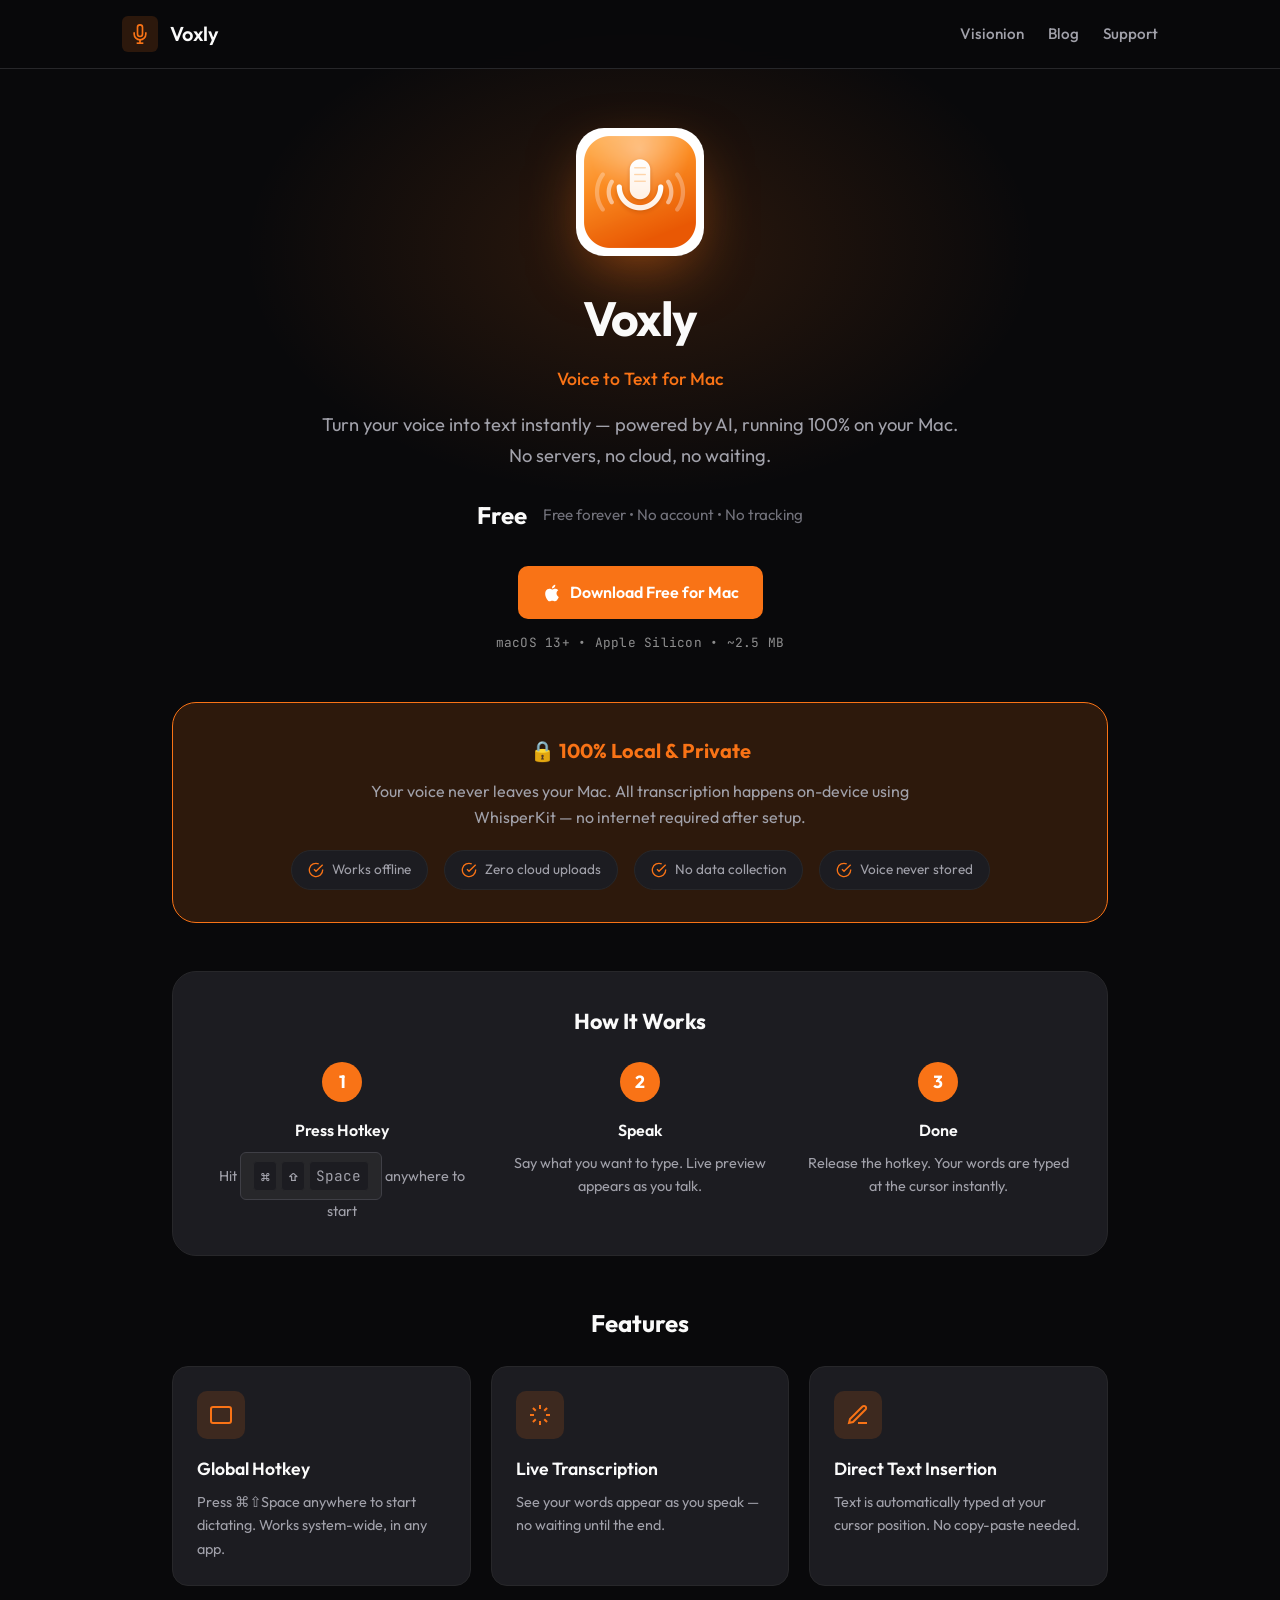
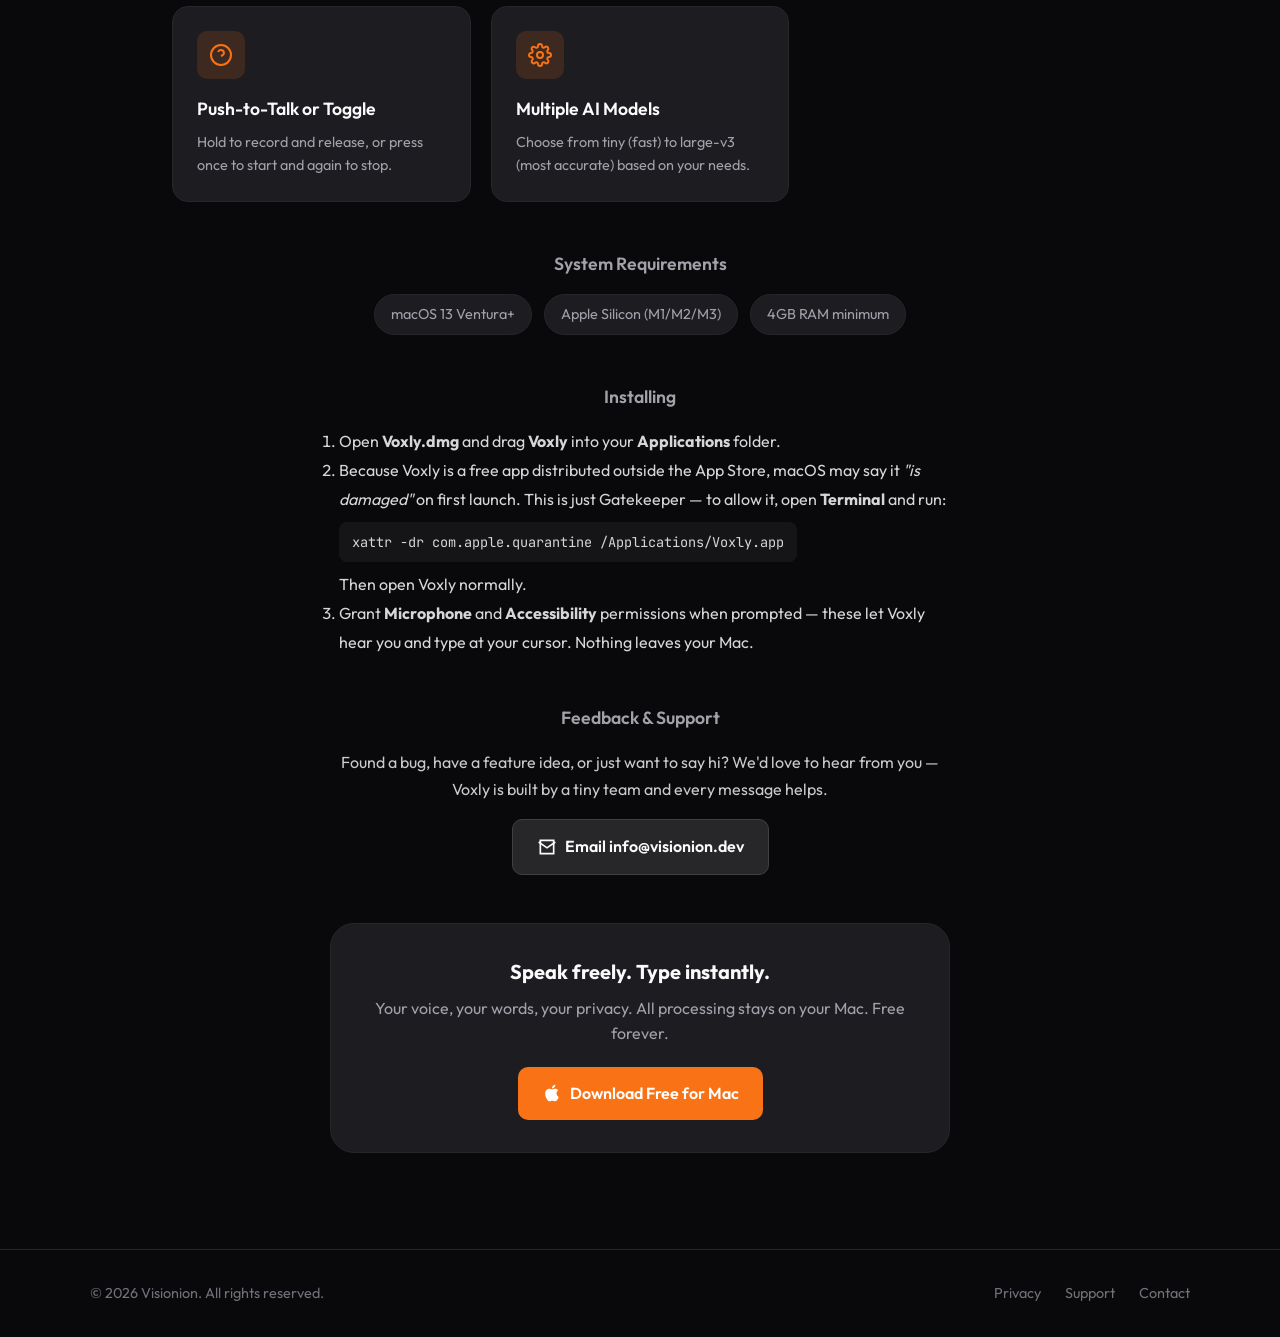
==== index.html @ 0eaa62d7 "Enable Cloudflare Web Analytics (live beacon token)" ====
<!DOCTYPE html>
<html lang="en">
<head>
  <meta charset="UTF-8" />
  <meta name="viewport" content="width=device-width, initial-scale=1" />
  <title>Voxly — Free Voice to Text for Mac | Local Whisper AI Dictation</title>
  <meta name="description" content="Voxly turns your voice into text instantly — powered by Whisper AI, running 100% on your Mac. Free, private, no servers, no cloud. Download for macOS." />
  <meta name="keywords" content="voice to text mac, free dictation app, whisper ai mac, speech to text, offline transcription, privacy dictation" />

  <!-- Canonical -->
  <link rel="canonical" href="https://voxly.visionion.dev/" />

  <!-- Open Graph -->
  <meta property="og:title" content="Voxly — Free Voice to Text for Mac" />
  <meta property="og:description" content="Turn your voice into text instantly. 100% local, powered by Whisper AI. Free download." />
  <meta property="og:type" content="website" />
  <meta property="og:url" content="https://voxly.visionion.dev/" />
  <meta property="og:image" content="https://voxly.visionion.dev/og-image.png" />

  <!-- Twitter Card -->
  <meta name="twitter:card" content="summary_large_image" />
  <meta name="twitter:title" content="Voxly — Free Voice to Text for Mac" />
  <meta name="twitter:description" content="Turn your voice into text instantly. 100% local, powered by Whisper AI. Free download." />
  <meta name="twitter:image" content="https://voxly.visionion.dev/og-image.png" />

  <!-- JSON-LD: SoftwareApplication -->
  <script type="application/ld+json">
  {
    "@context": "https://schema.org",
    "@type": "SoftwareApplication",
    "name": "Voxly",
    "applicationCategory": "UtilitiesApplication",
    "operatingSystem": "macOS 13+",
    "description": "Free voice-to-text dictation for Mac, powered by Whisper AI running 100% on-device.",
    "url": "https://voxly.visionion.dev/",
    "downloadUrl": "https://voxly.visionion.dev/Voxly.dmg",
    "offers": { "@type": "Offer", "price": "0", "priceCurrency": "USD" },
    "publisher": { "@type": "Organization", "name": "Visionion", "url": "https://visionion.dev" }
  }
  </script>

  <!-- Favicon & icons -->
  <link rel="icon" type="image/png" href="/icon.png">
  <link rel="apple-touch-icon" href="/apple-touch-icon.png">

  <!-- Fonts -->
  <link rel="preconnect" href="https://fonts.googleapis.com">
  <link rel="preconnect" href="https://fonts.gstatic.com" crossorigin>
  <link href="https://fonts.googleapis.com/css2?family=Outfit:wght@300;400;500;600;700&family=JetBrains+Mono:wght@400;500&display=swap" rel="stylesheet">

  <link rel="stylesheet" href="styles.css" />
</head>
<body>
  <!-- Navigation -->
  <nav class="nav">
    <div class="nav-container">
      <a href="/" class="nav-logo">
        <span class="logo-icon">
          <svg viewBox="0 0 24 24" fill="none" stroke="currentColor" stroke-width="2">
            <path d="M12 1a3 3 0 00-3 3v8a3 3 0 006 0V4a3 3 0 00-3-3z"/>
            <path d="M19 10v2a7 7 0 01-14 0v-2"/>
            <line x1="12" y1="19" x2="12" y2="23"/>
            <line x1="8" y1="23" x2="16" y2="23"/>
          </svg>
        </span>
        <span class="logo-text">Voxly</span>
      </a>
      <div class="nav-right">
        <a href="https://visionion.dev/" class="nav-link">Visionion</a>
        <a href="https://visionion.dev/blog/" class="nav-link">Blog</a>
        <a href="/support.html" class="nav-link">Support</a>
      </div>
    </div>
  </nav>

  <main>
    <!-- Hero Section -->
    <section class="hero">
      <div class="hero-glow"></div>
      <div class="hero-content">
        <img src="/icon.png" alt="Voxly app icon" class="hero-app-icon" width="128" height="128" />
        <h1 class="hero-title">Voxly</h1>
        <p class="hero-tagline">Voice to Text for Mac</p>
        <p class="hero-subtitle">
          Turn your voice into text instantly — powered by AI, running 100% on your Mac. No servers, no cloud, no waiting.
        </p>
        <div class="hero-price">
          <span class="price-tag">Free</span>
          <span class="price-note">Free forever • No account • No tracking</span>
        </div>
        <div class="hero-cta">
          <a href="/Voxly.dmg" class="btn btn-primary">
            <svg viewBox="0 0 24 24" fill="currentColor">
              <path d="M18.71 19.5c-.83 1.24-1.71 2.45-3.05 2.47-1.34.03-1.77-.79-3.29-.79-1.53 0-2 .77-3.27.82-1.31.05-2.3-1.32-3.14-2.53C4.25 17 2.94 12.45 4.7 9.39c.87-1.52 2.43-2.48 4.12-2.51 1.28-.02 2.5.87 3.29.87.78 0 2.26-1.07 3.81-.91.65.03 2.47.26 3.64 1.98-.09.06-2.17 1.28-2.15 3.81.03 3.02 2.65 4.03 2.68 4.04-.03.07-.42 1.44-1.38 2.83M13 3.5c.73-.83 1.94-1.46 2.94-1.5.13 1.17-.34 2.35-1.04 3.19-.69.85-1.83 1.51-2.95 1.42-.15-1.15.41-2.35 1.05-3.11z"/>
            </svg>
            Download Free for Mac
          </a>
        </div>
        <p class="hero-meta">macOS 13+ • Apple Silicon • ~2.5 MB</p>
      </div>
    </section>

    <div class="main-content">
      <!-- Privacy Banner -->
      <section class="privacy-banner">
        <h2>🔒 100% Local & Private</h2>
        <p>Your voice never leaves your Mac. All transcription happens on-device using WhisperKit — no internet required after setup.</p>
        <div class="privacy-highlights">
          <span class="privacy-badge">
            <svg viewBox="0 0 24 24" fill="none" stroke="currentColor" stroke-width="2"><path d="M22 11.08V12a10 10 0 11-5.93-9.14"/><polyline points="22,4 12,14.01 9,11.01"/></svg>
            Works offline
          </span>
          <span class="privacy-badge">
            <svg viewBox="0 0 24 24" fill="none" stroke="currentColor" stroke-width="2"><path d="M22 11.08V12a10 10 0 11-5.93-9.14"/><polyline points="22,4 12,14.01 9,11.01"/></svg>
            Zero cloud uploads
          </span>
          <span class="privacy-badge">
            <svg viewBox="0 0 24 24" fill="none" stroke="currentColor" stroke-width="2"><path d="M22 11.08V12a10 10 0 11-5.93-9.14"/><polyline points="22,4 12,14.01 9,11.01"/></svg>
            No data collection
          </span>
          <span class="privacy-badge">
            <svg viewBox="0 0 24 24" fill="none" stroke="currentColor" stroke-width="2"><path d="M22 11.08V12a10 10 0 11-5.93-9.14"/><polyline points="22,4 12,14.01 9,11.01"/></svg>
            Voice never stored
          </span>
        </div>
      </section>

      <!-- How It Works -->
      <section class="how-section">
        <div class="how-card">
          <h2>How It Works</h2>
          <div class="how-steps">
            <div class="how-step">
              <div class="step-number">1</div>
              <h3>Press Hotkey</h3>
              <p>Hit <span class="hotkey-display"><kbd>⌘</kbd><kbd>⇧</kbd><kbd>Space</kbd></span> anywhere to start</p>
            </div>
            <div class="how-step">
              <div class="step-number">2</div>
              <h3>Speak</h3>
              <p>Say what you want to type. Live preview appears as you talk.</p>
            </div>
            <div class="how-step">
              <div class="step-number">3</div>
              <h3>Done</h3>
              <p>Release the hotkey. Your words are typed at the cursor instantly.</p>
            </div>
          </div>
        </div>
      </section>

      <!-- Features Section -->
      <section class="features-section">
        <h2 class="features-title">Features</h2>
        <div class="features-grid">
          <div class="feature-card">
            <div class="feature-icon">
              <svg viewBox="0 0 24 24" fill="none" stroke="currentColor" stroke-width="2">
                <rect x="2" y="4" width="20" height="16" rx="2"/>
                <path d="M6 8h.01M10 8h.01"/>
              </svg>
            </div>
            <h3>Global Hotkey</h3>
            <p>Press ⌘⇧Space anywhere to start dictating. Works system-wide, in any app.</p>
          </div>

          <div class="feature-card">
            <div class="feature-icon">
              <svg viewBox="0 0 24 24" fill="none" stroke="currentColor" stroke-width="2">
                <path d="M12 2v4M12 18v4M4.93 4.93l2.83 2.83M16.24 16.24l2.83 2.83M2 12h4M18 12h4M4.93 19.07l2.83-2.83M16.24 7.76l2.83-2.83"/>
              </svg>
            </div>
            <h3>Live Transcription</h3>
            <p>See your words appear as you speak — no waiting until the end.</p>
          </div>

          <div class="feature-card">
            <div class="feature-icon">
              <svg viewBox="0 0 24 24" fill="none" stroke="currentColor" stroke-width="2">
                <path d="M12 20h9"/>
                <path d="M16.5 3.5a2.121 2.121 0 013 3L7 19l-4 1 1-4L16.5 3.5z"/>
              </svg>
            </div>
            <h3>Direct Text Insertion</h3>
            <p>Text is automatically typed at your cursor position. No copy-paste needed.</p>
          </div>

          <div class="feature-card">
            <div class="feature-icon">
              <svg viewBox="0 0 24 24" fill="none" stroke="currentColor" stroke-width="2">
                <circle cx="12" cy="12" r="10"/>
                <path d="M9.09 9a3 3 0 015.83 1c0 2-3 3-3 3"/>
                <line x1="12" y1="17" x2="12.01" y2="17"/>
              </svg>
            </div>
            <h3>Push-to-Talk or Toggle</h3>
            <p>Hold to record and release, or press once to start and again to stop.</p>
          </div>

          <div class="feature-card">
            <div class="feature-icon">
              <svg viewBox="0 0 24 24" fill="none" stroke="currentColor" stroke-width="2">
                <circle cx="12" cy="12" r="3"/>
                <path d="M19.4 15a1.65 1.65 0 00.33 1.82l.06.06a2 2 0 010 2.83 2 2 0 01-2.83 0l-.06-.06a1.65 1.65 0 00-1.82-.33 1.65 1.65 0 00-1 1.51V21a2 2 0 01-2 2 2 2 0 01-2-2v-.09A1.65 1.65 0 009 19.4a1.65 1.65 0 00-1.82.33l-.06.06a2 2 0 01-2.83 0 2 2 0 010-2.83l.06-.06a1.65 1.65 0 00.33-1.82 1.65 1.65 0 00-1.51-1H3a2 2 0 01-2-2 2 2 0 012-2h.09A1.65 1.65 0 004.6 9a1.65 1.65 0 00-.33-1.82l-.06-.06a2 2 0 010-2.83 2 2 0 012.83 0l.06.06a1.65 1.65 0 001.82.33H9a1.65 1.65 0 001-1.51V3a2 2 0 012-2 2 2 0 012 2v.09a1.65 1.65 0 001 1.51 1.65 1.65 0 001.82-.33l.06-.06a2 2 0 012.83 0 2 2 0 010 2.83l-.06.06a1.65 1.65 0 00-.33 1.82V9a1.65 1.65 0 001.51 1H21a2 2 0 012 2 2 2 0 01-2 2h-.09a1.65 1.65 0 00-1.51 1z"/>
              </svg>
            </div>
            <h3>Multiple AI Models</h3>
            <p>Choose from tiny (fast) to large-v3 (most accurate) based on your needs.</p>
          </div>

        </div>
      </section>

      <!-- Requirements -->
      <section class="requirements-section">
        <h2>System Requirements</h2>
        <div class="requirements-list">
          <span class="requirement-tag">macOS 13 Ventura+</span>
          <span class="requirement-tag">Apple Silicon (M1/M2/M3)</span>
          <span class="requirement-tag">4GB RAM minimum</span>
        </div>
      </section>

      <!-- Install note -->
      <section class="requirements-section">
        <h2>Installing</h2>
        <ol style="max-width:640px;margin:0 auto;opacity:.85;line-height:1.8;text-align:left;padding-left:1.2rem">
          <li>Open <strong>Voxly.dmg</strong> and drag <strong>Voxly</strong> into your <strong>Applications</strong> folder.</li>
          <li>
            Because Voxly is a free app distributed outside the App Store, macOS may say it
            <em>"is damaged"</em> on first launch. This is just Gatekeeper — to allow it, open
            <strong>Terminal</strong> and run:
            <br>
            <code style="display:inline-block;margin:.5rem 0;padding:.5rem .8rem;background:rgba(255,255,255,.06);border-radius:8px;font-family:'JetBrains Mono',monospace;font-size:.85rem;user-select:all">xattr -dr com.apple.quarantine /Applications/Voxly.app</code>
            <br>Then open Voxly normally.
          </li>
          <li>Grant <strong>Microphone</strong> and <strong>Accessibility</strong> permissions when prompted — these let Voxly hear you and type at your cursor. Nothing leaves your Mac.</li>
        </ol>
      </section>

      <!-- Feedback -->
      <section class="requirements-section">
        <h2>Feedback &amp; Support</h2>
        <p style="max-width:620px;margin:0 auto 1rem;opacity:.8;line-height:1.7">
          Found a bug, have a feature idea, or just want to say hi? We'd love to hear from you —
          Voxly is built by a tiny team and every message helps.
        </p>
        <a href="mailto:info@visionion.dev?subject=Voxly%20Feedback" class="btn btn-secondary">
          <svg viewBox="0 0 24 24" fill="none" stroke="currentColor" stroke-width="2" width="18" height="18">
            <path d="M4 4h16v16H4z" fill="none"/><path d="M22 6l-10 7L2 6"/>
          </svg>
          Email info@visionion.dev
        </a>
      </section>

      <!-- CTA -->
      <section class="cta-section">
        <div class="cta-card">
          <h3>Speak freely. Type instantly.</h3>
          <p>Your voice, your words, your privacy. All processing stays on your Mac. Free forever.</p>
          <a href="/Voxly.dmg" class="btn btn-primary">
            <svg viewBox="0 0 24 24" fill="currentColor">
              <path d="M18.71 19.5c-.83 1.24-1.71 2.45-3.05 2.47-1.34.03-1.77-.79-3.29-.79-1.53 0-2 .77-3.27.82-1.31.05-2.3-1.32-3.14-2.53C4.25 17 2.94 12.45 4.7 9.39c.87-1.52 2.43-2.48 4.12-2.51 1.28-.02 2.5.87 3.29.87.78 0 2.26-1.07 3.81-.91.65.03 2.47.26 3.64 1.98-.09.06-2.17 1.28-2.15 3.81.03 3.02 2.65 4.03 2.68 4.04-.03.07-.42 1.44-1.38 2.83M13 3.5c.73-.83 1.94-1.46 2.94-1.5.13 1.17-.34 2.35-1.04 3.19-.69.85-1.83 1.51-2.95 1.42-.15-1.15.41-2.35 1.05-3.11z"/>
            </svg>
            Download Free for Mac
          </a>
        </div>
      </section>
    </div>
  </main>

  <!-- Footer -->
  <footer class="footer">
    <div class="footer-container">
      <p class="footer-copy">© <span id="year"></span> Visionion. All rights reserved.</p>
      <div class="footer-links">
        <a href="/privacy.html">Privacy</a>
        <a href="/support.html">Support</a>
        <a href="https://visionion.dev/contact-us.html">Contact</a>
      </div>
    </div>
  </footer>

  <script>
    const y = document.getElementById('year');
    if (y) { y.textContent = new Date().getFullYear(); }
  </script>

  <!-- Cloudflare Web Analytics (privacy-friendly, cookieless). -->
  <!-- SETUP: create a free site token at https://dash.cloudflare.com -> Analytics -> Web Analytics,
       then replace 81cd5e2f2c794625b7c0d4867208548d below. No cookies, no personal data, GDPR-friendly. -->
  <script defer src="https://static.cloudflareinsights.com/beacon.min.js"
          data-cf-beacon='{"token": "81cd5e2f2c794625b7c0d4867208548d"}'></script>
</body>
</html>
---- styles.css ----
:root {
  --bg-primary: #09090b;
  --bg-secondary: #18181b;
  --bg-card: #1c1c21;
  --bg-elevated: #27272a;
  
  --text-primary: #fafafa;
  --text-secondary: #a1a1aa;
  --text-muted: #71717a;
  
  --border-color: #27272a;
  --border-subtle: #3f3f46;
  
  --accent: #f97316; /* Orange-500 */
  --accent-hover: #ea580c; /* Orange-600 */
  --accent-dim: rgba(249, 115, 22, 0.15);
  --accent-glow: rgba(249, 115, 22, 0.3);
  
  --radius-sm: 6px;
  --radius-md: 10px;
  --radius-lg: 16px;
  --radius-xl: 24px;
  
  --font-sans: 'Outfit', -apple-system, BlinkMacSystemFont, system-ui, sans-serif;
  --font-mono: 'JetBrains Mono', monospace;
}

* {
  box-sizing: border-box;
  margin: 0;
  padding: 0;
}

html {
  scroll-behavior: smooth;
}

body {
  font-family: var(--font-sans);
  background: var(--bg-primary);
  color: var(--text-primary);
  line-height: 1.6;
  min-height: 100vh;
  -webkit-font-smoothing: antialiased;
  -moz-osx-font-smoothing: grayscale;
}

/* Navigation */
.nav {
  position: fixed;
  top: 0;
  left: 0;
  right: 0;
  z-index: 100;
  background: rgba(9, 9, 11, 0.85);
  backdrop-filter: blur(12px);
  border-bottom: 1px solid var(--border-color);
}

.nav-container {
  max-width: 1100px;
  margin: 0 auto;
  padding: 1rem 2rem;
  display: flex;
  align-items: center;
  justify-content: space-between;
}

.nav-logo {
  display: flex;
  align-items: center;
  gap: 0.75rem;
  text-decoration: none;
  color: var(--text-primary);
  font-weight: 600;
  font-size: 1.25rem;
}

.logo-icon {
  width: 36px;
  height: 36px;
  background: var(--accent-dim);
  border-radius: var(--radius-sm);
  display: flex;
  align-items: center;
  justify-content: center;
  color: var(--accent);
}

.logo-icon svg {
  width: 20px;
  height: 20px;
}

.nav-right {
  display: flex;
  align-items: center;
  gap: 1.5rem;
}

.nav-link {
  color: var(--text-secondary);
  text-decoration: none;
  font-weight: 500;
  font-size: 0.95rem;
  transition: color 0.2s ease;
}

.nav-link:hover {
  color: var(--text-primary);
}

/* Hero Section */
.hero {
  padding: 8rem 2rem 3rem;
  text-align: center;
  position: relative;
  overflow: hidden;
}

.hero-glow {
  position: absolute;
  top: 0;
  left: 50%;
  transform: translateX(-50%);
  width: 800px;
  height: 500px;
  background: radial-gradient(ellipse at center, var(--accent-dim) 0%, transparent 70%);
  pointer-events: none;
}

.hero-content {
  position: relative;
  z-index: 1;
  max-width: 640px;
  margin: 0 auto;
}

.hero-icon {
  width: 80px;
  height: 80px;
  margin: 0 auto 1.5rem;
  background: var(--accent-dim);
  border-radius: var(--radius-xl);
  display: flex;
  align-items: center;
  justify-content: center;
  color: var(--accent);
}

.hero-icon svg {
  width: 40px;
  height: 40px;
}

.hero-title {
  font-size: clamp(2rem, 5vw, 3rem);
  font-weight: 700;
  letter-spacing: -0.03em;
  margin-bottom: 0.5rem;
}

.hero-tagline {
  font-size: 1.1rem;
  color: var(--accent);
  font-weight: 500;
  margin-bottom: 1rem;
}

.hero-subtitle {
  font-size: 1.15rem;
  color: var(--text-secondary);
  line-height: 1.7;
}

.hero-price {
  margin-top: 1.5rem;
  display: flex;
  align-items: center;
  justify-content: center;
  gap: 1rem;
  flex-wrap: wrap;
}

.price-tag {
  font-size: 1.5rem;
  font-weight: 700;
  color: var(--text-primary);
}

.price-note {
  font-size: 0.95rem;
  color: var(--text-muted);
}

.hero-cta {
  margin-top: 2rem;
  display: flex;
  flex-wrap: wrap;
  justify-content: center;
  gap: 1rem;
}

/* Main Content */
.main-content {
  max-width: 1000px;
  margin: 0 auto;
  padding: 0 2rem 4rem;
}

/* Privacy Banner */
.privacy-banner {
  background: var(--accent-dim);
  border: 1px solid var(--accent);
  border-radius: var(--radius-xl);
  padding: 2rem;
  text-align: center;
  margin-bottom: 3rem;
}

.privacy-banner h2 {
  font-size: 1.25rem;
  font-weight: 700;
  margin-bottom: 0.75rem;
  color: var(--accent);
}

.privacy-banner p {
  color: var(--text-secondary);
  max-width: 540px;
  margin: 0 auto;
}

.privacy-highlights {
  display: flex;
  flex-wrap: wrap;
  justify-content: center;
  gap: 1rem;
  margin-top: 1.25rem;
}

.privacy-badge {
  display: inline-flex;
  align-items: center;
  gap: 0.5rem;
  background: var(--bg-card);
  border: 1px solid var(--border-color);
  padding: 0.5rem 1rem;
  border-radius: 100px;
  font-size: 0.85rem;
  color: var(--text-secondary);
}

.privacy-badge svg {
  width: 16px;
  height: 16px;
  color: var(--accent);
}

/* Features Section */
.features-section {
  margin-bottom: 3rem;
}

.features-title {
  font-size: 1.5rem;
  font-weight: 700;
  margin-bottom: 1.5rem;
  text-align: center;
}

.features-grid {
  display: grid;
  grid-template-columns: repeat(auto-fit, minmax(220px, 1fr));
  gap: 1.25rem;
}

.feature-card {
  background: var(--bg-card);
  border: 1px solid var(--border-color);
  border-radius: var(--radius-lg);
  padding: 1.5rem;
  transition: all 0.2s ease;
}

.feature-card:hover {
  border-color: var(--border-subtle);
  transform: translateY(-2px);
}

.feature-icon {
  width: 48px;
  height: 48px;
  background: var(--accent-dim);
  border-radius: var(--radius-md);
  display: flex;
  align-items: center;
  justify-content: center;
  color: var(--accent);
  margin-bottom: 1rem;
}

.feature-icon svg {
  width: 24px;
  height: 24px;
}

.feature-card h3 {
  font-size: 1.1rem;
  font-weight: 600;
  margin-bottom: 0.5rem;
}

.feature-card p {
  font-size: 0.9rem;
  color: var(--text-secondary);
  line-height: 1.6;
}

/* How It Works Section */
.how-section {
  margin-bottom: 3rem;
}

.how-card {
  background: var(--bg-card);
  border: 1px solid var(--border-color);
  border-radius: var(--radius-xl);
  padding: 2rem;
}

.how-card h2 {
  font-size: 1.35rem;
  font-weight: 700;
  margin-bottom: 1.5rem;
  text-align: center;
}

.how-steps {
  display: grid;
  grid-template-columns: repeat(auto-fit, minmax(200px, 1fr));
  gap: 1.5rem;
}

.how-step {
  text-align: center;
}

.step-number {
  width: 40px;
  height: 40px;
  margin: 0 auto 1rem;
  background: var(--accent);
  color: #fff;
  border-radius: 50%;
  display: flex;
  align-items: center;
  justify-content: center;
  font-weight: 700;
  font-size: 1.1rem;
}

.how-step h3 {
  font-size: 1rem;
  font-weight: 600;
  margin-bottom: 0.5rem;
}

.how-step p {
  font-size: 0.9rem;
  color: var(--text-secondary);
}

/* Models Section */
.models-section {
  margin-bottom: 3rem;
}

.models-card {
  background: var(--bg-card);
  border: 1px solid var(--border-color);
  border-radius: var(--radius-xl);
  padding: 2rem;
}

.models-card h2 {
  font-size: 1.35rem;
  font-weight: 700;
  margin-bottom: 0.5rem;
  text-align: center;
}

.models-card > p {
  color: var(--text-secondary);
  text-align: center;
  margin-bottom: 1.5rem;
}

.models-grid {
  display: grid;
  grid-template-columns: repeat(auto-fit, minmax(180px, 1fr));
  gap: 1rem;
}

.model-item {
  background: var(--bg-elevated);
  border: 1px solid var(--border-subtle);
  border-radius: var(--radius-md);
  padding: 1rem;
  text-align: center;
}

.model-item h4 {
  font-size: 0.95rem;
  font-weight: 600;
  margin-bottom: 0.25rem;
}

.model-item .model-size {
  font-size: 0.8rem;
  color: var(--text-muted);
  margin-bottom: 0.5rem;
}

.model-item .model-desc {
  font-size: 0.85rem;
  color: var(--text-secondary);
}

/* CTA */
.cta-section {
  display: flex;
  justify-content: center;
  margin-bottom: 2rem;
}

.cta-card {
  background: var(--bg-card);
  border: 1px solid var(--border-color);
  border-radius: var(--radius-xl);
  padding: 2rem;
  text-align: center;
  max-width: 620px;
}

.cta-card h3 {
  font-size: 1.25rem;
  font-weight: 700;
  margin-bottom: 0.5rem;
}

.cta-card p {
  color: var(--text-secondary);
  margin-bottom: 1.25rem;
}

/* Requirements */
.requirements-section {
  margin-bottom: 3rem;
  text-align: center;
}

.requirements-section h2 {
  font-size: 1.1rem;
  font-weight: 600;
  margin-bottom: 1rem;
  color: var(--text-secondary);
}

.requirements-list {
  display: flex;
  flex-wrap: wrap;
  justify-content: center;
  gap: 0.75rem;
}

.requirement-tag {
  background: var(--bg-card);
  border: 1px solid var(--border-color);
  padding: 0.5rem 1rem;
  border-radius: 100px;
  font-size: 0.9rem;
  color: var(--text-secondary);
}

/* Buttons */
.btn {
  display: inline-flex;
  align-items: center;
  gap: 0.5rem;
  padding: 0.875rem 1.5rem;
  border-radius: var(--radius-md);
  font-size: 1rem;
  font-weight: 600;
  font-family: var(--font-sans);
  text-decoration: none;
  cursor: pointer;
  transition: all 0.2s ease;
  border: none;
}

.btn-primary {
  background: var(--accent);
  color: #fff;
}

.btn-primary:hover {
  background: var(--accent-hover);
}

.btn-secondary {
  background: var(--bg-elevated);
  color: var(--text-primary);
  border: 1px solid var(--border-subtle);
}

.btn-secondary:hover {
  background: var(--border-subtle);
}

.btn svg {
  width: 20px;
  height: 20px;
}

/* Footer */
.footer {
  border-top: 1px solid var(--border-color);
  padding: 2rem;
}

.footer-container {
  max-width: 1100px;
  margin: 0 auto;
  display: flex;
  align-items: center;
  justify-content: space-between;
  flex-wrap: wrap;
  gap: 1rem;
}

.footer-copy {
  color: var(--text-muted);
  font-size: 0.9rem;
}

.footer-links {
  display: flex;
  gap: 1.5rem;
}

.footer-links a {
  color: var(--text-muted);
  text-decoration: none;
  font-size: 0.9rem;
  transition: color 0.2s ease;
}

.footer-links a:hover {
  color: var(--text-primary);
}

/* Page Content (for Privacy, Support pages) */
.page-container {
  max-width: 720px;
  margin: 0 auto;
  padding: 8rem 2rem 4rem;
}

.page-header {
  margin-bottom: 3rem;
  padding-bottom: 2rem;
  border-bottom: 1px solid var(--border-color);
}

.page-title {
  font-size: clamp(2rem, 5vw, 2.75rem);
  font-weight: 700;
  letter-spacing: -0.02em;
  margin-bottom: 0.5rem;
}

.page-subtitle {
  color: var(--text-muted);
  font-size: 0.95rem;
}

.page-content h2 {
  font-size: 1.35rem;
  font-weight: 600;
  margin-top: 2.5rem;
  margin-bottom: 1rem;
  color: var(--text-primary);
}

.page-content p {
  color: var(--text-secondary);
  line-height: 1.8;
  margin-bottom: 1rem;
}

.page-content ul {
  list-style: none;
  margin: 1rem 0 1.5rem;
  padding-left: 0;
}

.page-content ul li {
  position: relative;
  padding-left: 1.5rem;
  margin-bottom: 0.75rem;
  color: var(--text-secondary);
  line-height: 1.7;
}

.page-content ul li::before {
  content: '';
  position: absolute;
  left: 0;
  top: 0.6rem;
  width: 6px;
  height: 6px;
  background: var(--accent);
  border-radius: 50%;
}

.page-content a {
  color: var(--accent);
  text-decoration: none;
  transition: opacity 0.2s ease;
}

.page-content a:hover {
  opacity: 0.8;
  text-decoration: underline;
}

.page-content strong {
  color: var(--text-primary);
  font-weight: 600;
}

.back-link {
  display: inline-flex;
  align-items: center;
  gap: 0.5rem;
  color: var(--text-muted);
  text-decoration: none;
  font-size: 0.9rem;
  margin-bottom: 2rem;
  transition: color 0.2s ease;
}

.back-link:hover {
  color: var(--text-primary);
}

.back-link svg {
  width: 16px;
  height: 16px;
}

/* Hotkey Display */
.hotkey-display {
  display: inline-flex;
  align-items: center;
  gap: 0.25rem;
  background: var(--bg-elevated);
  padding: 0.5rem 0.75rem;
  border-radius: var(--radius-sm);
  font-family: var(--font-mono);
  font-size: 0.9rem;
  border: 1px solid var(--border-subtle);
}

.hotkey-display kbd {
  background: var(--bg-card);
  padding: 0.15rem 0.4rem;
  border-radius: 4px;
  border: 1px solid var(--border-color);
  font-family: var(--font-mono);
}

/* Responsive */
@media (max-width: 768px) {
  .nav-container {
    padding: 1rem 1.5rem;
  }
  
  .hero {
    padding: 7rem 1.5rem 2rem;
  }
  
  .main-content {
    padding: 0 1.5rem 3rem;
  }
  
  .hero-cta {
    flex-direction: column;
    align-items: center;
  }
  
  .btn {
    width: 100%;
    justify-content: center;
    max-width: 280px;
  }
  
  .privacy-highlights {
    flex-direction: column;
    align-items: center;
  }
  
  .cta-card {
    padding: 1.5rem;
  }
  
  .footer-container {
    flex-direction: column;
    text-align: center;
  }
  
  .footer-links {
    flex-wrap: wrap;
    justify-content: center;
  }
}

@media (max-width: 480px) {
  .hero-title {
    font-size: 1.75rem;
  }
  
  .features-grid {
    grid-template-columns: 1fr;
  }
  
  .how-steps {
    grid-template-columns: 1fr;
  }
  
  .models-grid {
    grid-template-columns: 1fr;
  }
}


/* Free-download meta line */
.hero-meta {
  margin-top: 14px;
  font-family: 'JetBrains Mono', monospace;
  font-size: 0.8rem;
  letter-spacing: 0.02em;
  opacity: 0.55;
}

/* Branded app icon in hero */
.hero-app-icon {
  width: 128px;
  height: 128px;
  border-radius: 28px;
  margin: 0 auto 1.5rem;
  display: block;
  box-shadow: 0 20px 60px -15px rgba(249, 115, 22, 0.55);
}
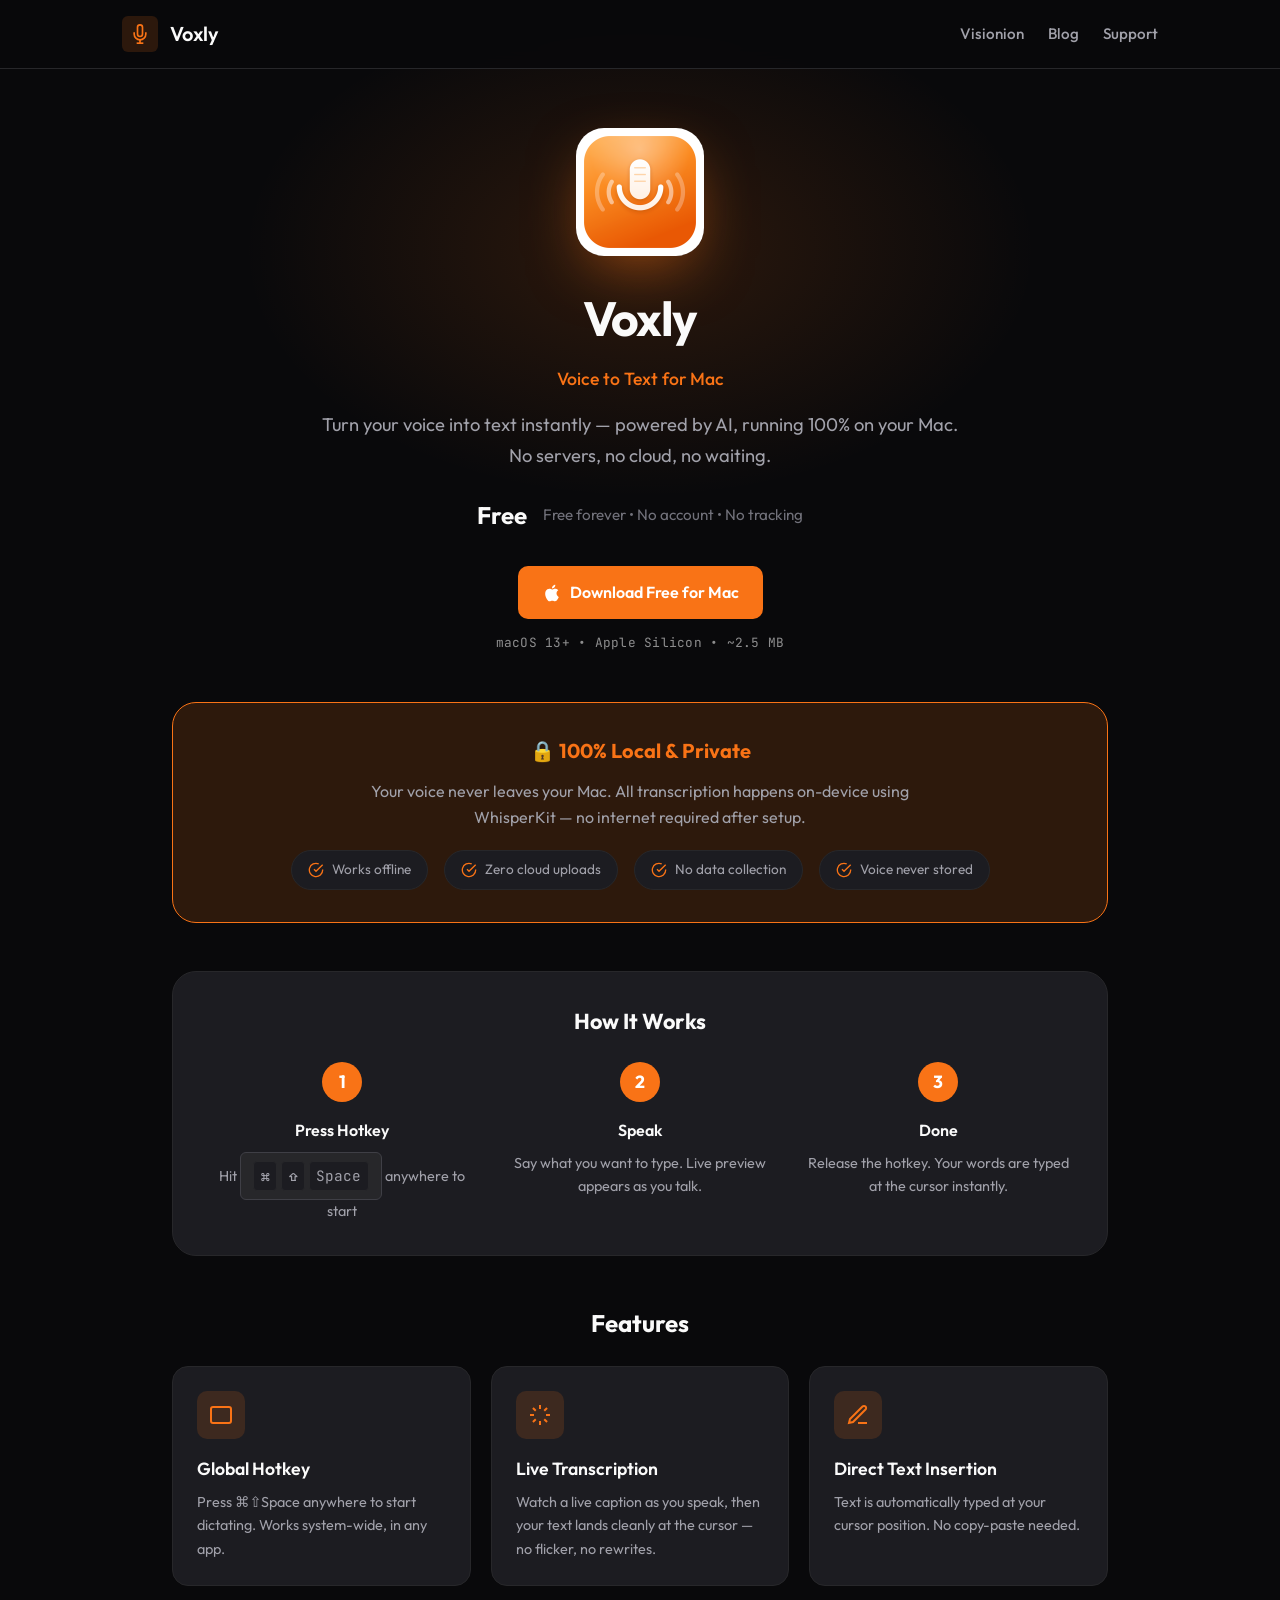
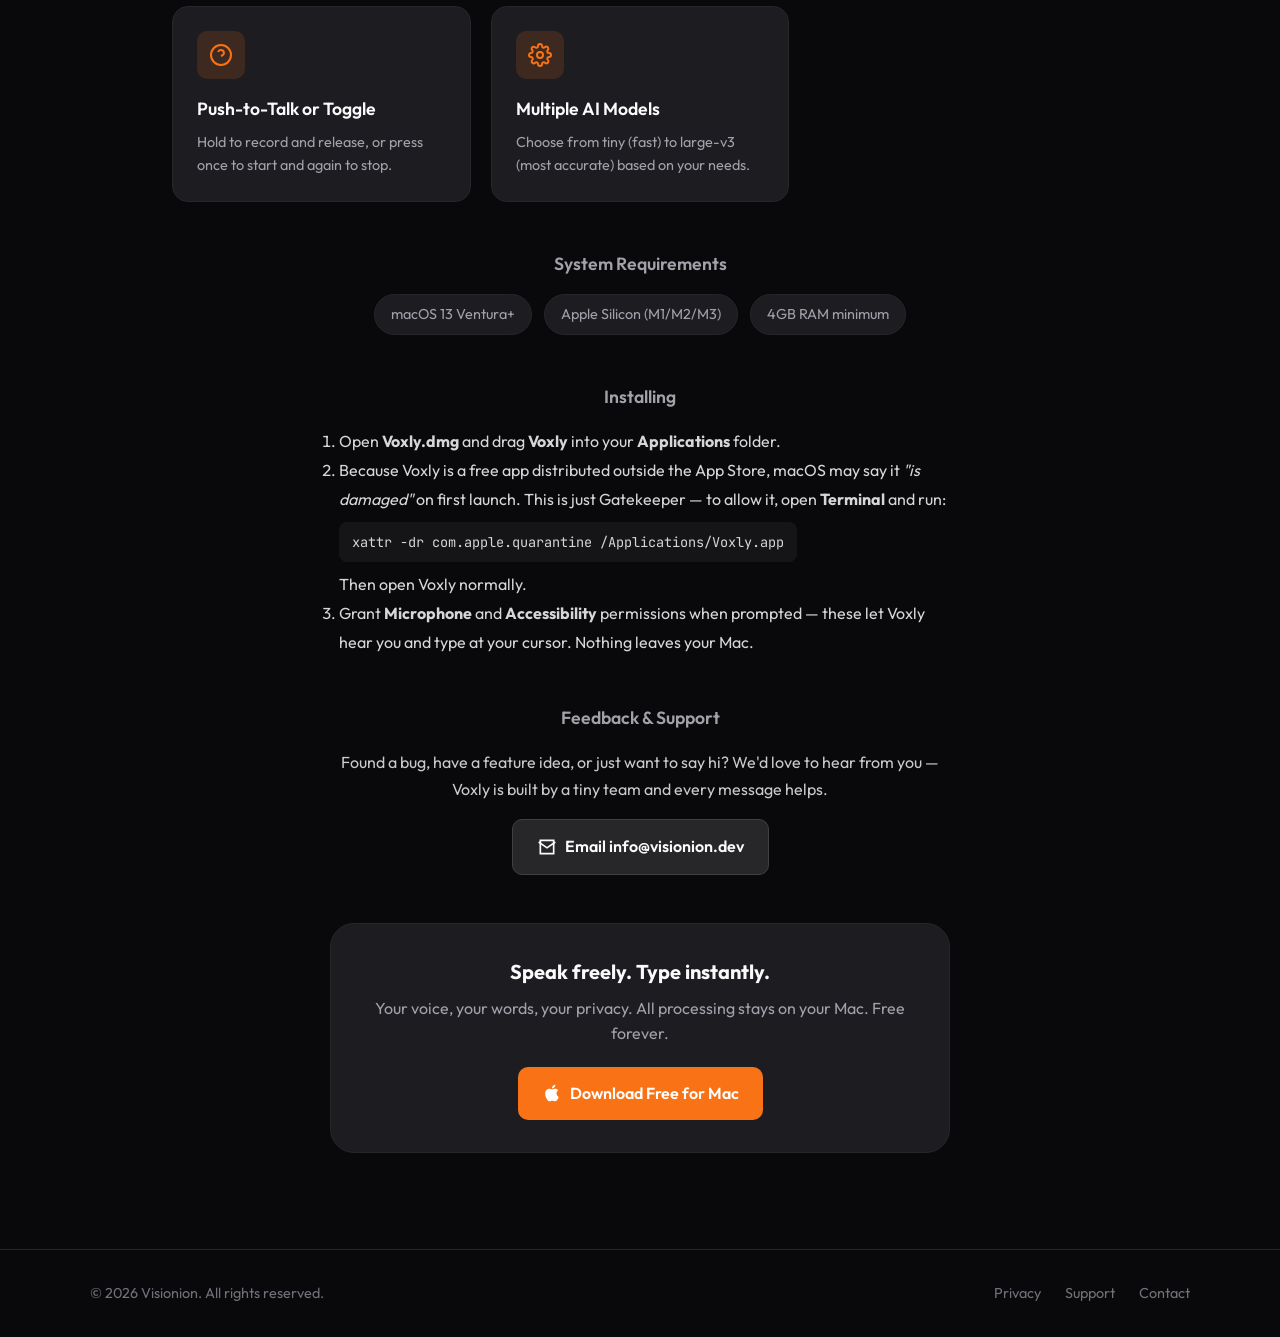
==== commit 75038de8: "chore(site): ship flicker-free live transcription build Update Voxly.dmg with the new live preview /" ====
--- a/index.html
+++ b/index.html
@@ -89,7 +89,7 @@
           <span class="price-note">Free forever • No account • No tracking</span>
         </div>
         <div class="hero-cta">
-          <a href="/Voxly.dmg" class="btn btn-primary">
+          <a href="/download.html" class="btn btn-primary">
             <svg viewBox="0 0 24 24" fill="currentColor">
               <path d="M18.71 19.5c-.83 1.24-1.71 2.45-3.05 2.47-1.34.03-1.77-.79-3.29-.79-1.53 0-2 .77-3.27.82-1.31.05-2.3-1.32-3.14-2.53C4.25 17 2.94 12.45 4.7 9.39c.87-1.52 2.43-2.48 4.12-2.51 1.28-.02 2.5.87 3.29.87.78 0 2.26-1.07 3.81-.91.65.03 2.47.26 3.64 1.98-.09.06-2.17 1.28-2.15 3.81.03 3.02 2.65 4.03 2.68 4.04-.03.07-.42 1.44-1.38 2.83M13 3.5c.73-.83 1.94-1.46 2.94-1.5.13 1.17-.34 2.35-1.04 3.19-.69.85-1.83 1.51-2.95 1.42-.15-1.15.41-2.35 1.05-3.11z"/>
             </svg>
@@ -171,7 +171,7 @@
               </svg>
             </div>
             <h3>Live Transcription</h3>
-            <p>See your words appear as you speak — no waiting until the end.</p>
+            <p>Watch a live caption as you speak, then your text lands cleanly at the cursor — no flicker, no rewrites.</p>
           </div>
 
           <div class="feature-card">
@@ -258,7 +258,7 @@
         <div class="cta-card">
           <h3>Speak freely. Type instantly.</h3>
           <p>Your voice, your words, your privacy. All processing stays on your Mac. Free forever.</p>
-          <a href="/Voxly.dmg" class="btn btn-primary">
+          <a href="/download.html" class="btn btn-primary">
             <svg viewBox="0 0 24 24" fill="currentColor">
               <path d="M18.71 19.5c-.83 1.24-1.71 2.45-3.05 2.47-1.34.03-1.77-.79-3.29-.79-1.53 0-2 .77-3.27.82-1.31.05-2.3-1.32-3.14-2.53C4.25 17 2.94 12.45 4.7 9.39c.87-1.52 2.43-2.48 4.12-2.51 1.28-.02 2.5.87 3.29.87.78 0 2.26-1.07 3.81-.91.65.03 2.47.26 3.64 1.98-.09.06-2.17 1.28-2.15 3.81.03 3.02 2.65 4.03 2.68 4.04-.03.07-.42 1.44-1.38 2.83M13 3.5c.73-.83 1.94-1.46 2.94-1.5.13 1.17-.34 2.35-1.04 3.19-.69.85-1.83 1.51-2.95 1.42-.15-1.15.41-2.35 1.05-3.11z"/>
             </svg>
@@ -288,9 +288,9 @@
 
   <!-- Cloudflare Web Analytics (privacy-friendly, cookieless). -->
   <!-- SETUP: create a free site token at https://dash.cloudflare.com -> Analytics -> Web Analytics,
-       then replace 81cd5e2f2c794625b7c0d4867208548d below. No cookies, no personal data, GDPR-friendly. -->
+       then replace 98fffaa4caee42f7ad769147ef4cd9d4 below. No cookies, no personal data, GDPR-friendly. -->
   <script defer src="https://static.cloudflareinsights.com/beacon.min.js"
-          data-cf-beacon='{"token": "81cd5e2f2c794625b7c0d4867208548d"}'></script>
+          data-cf-beacon='{"token": "98fffaa4caee42f7ad769147ef4cd9d4"}'></script>
 </body>
 </html>
 
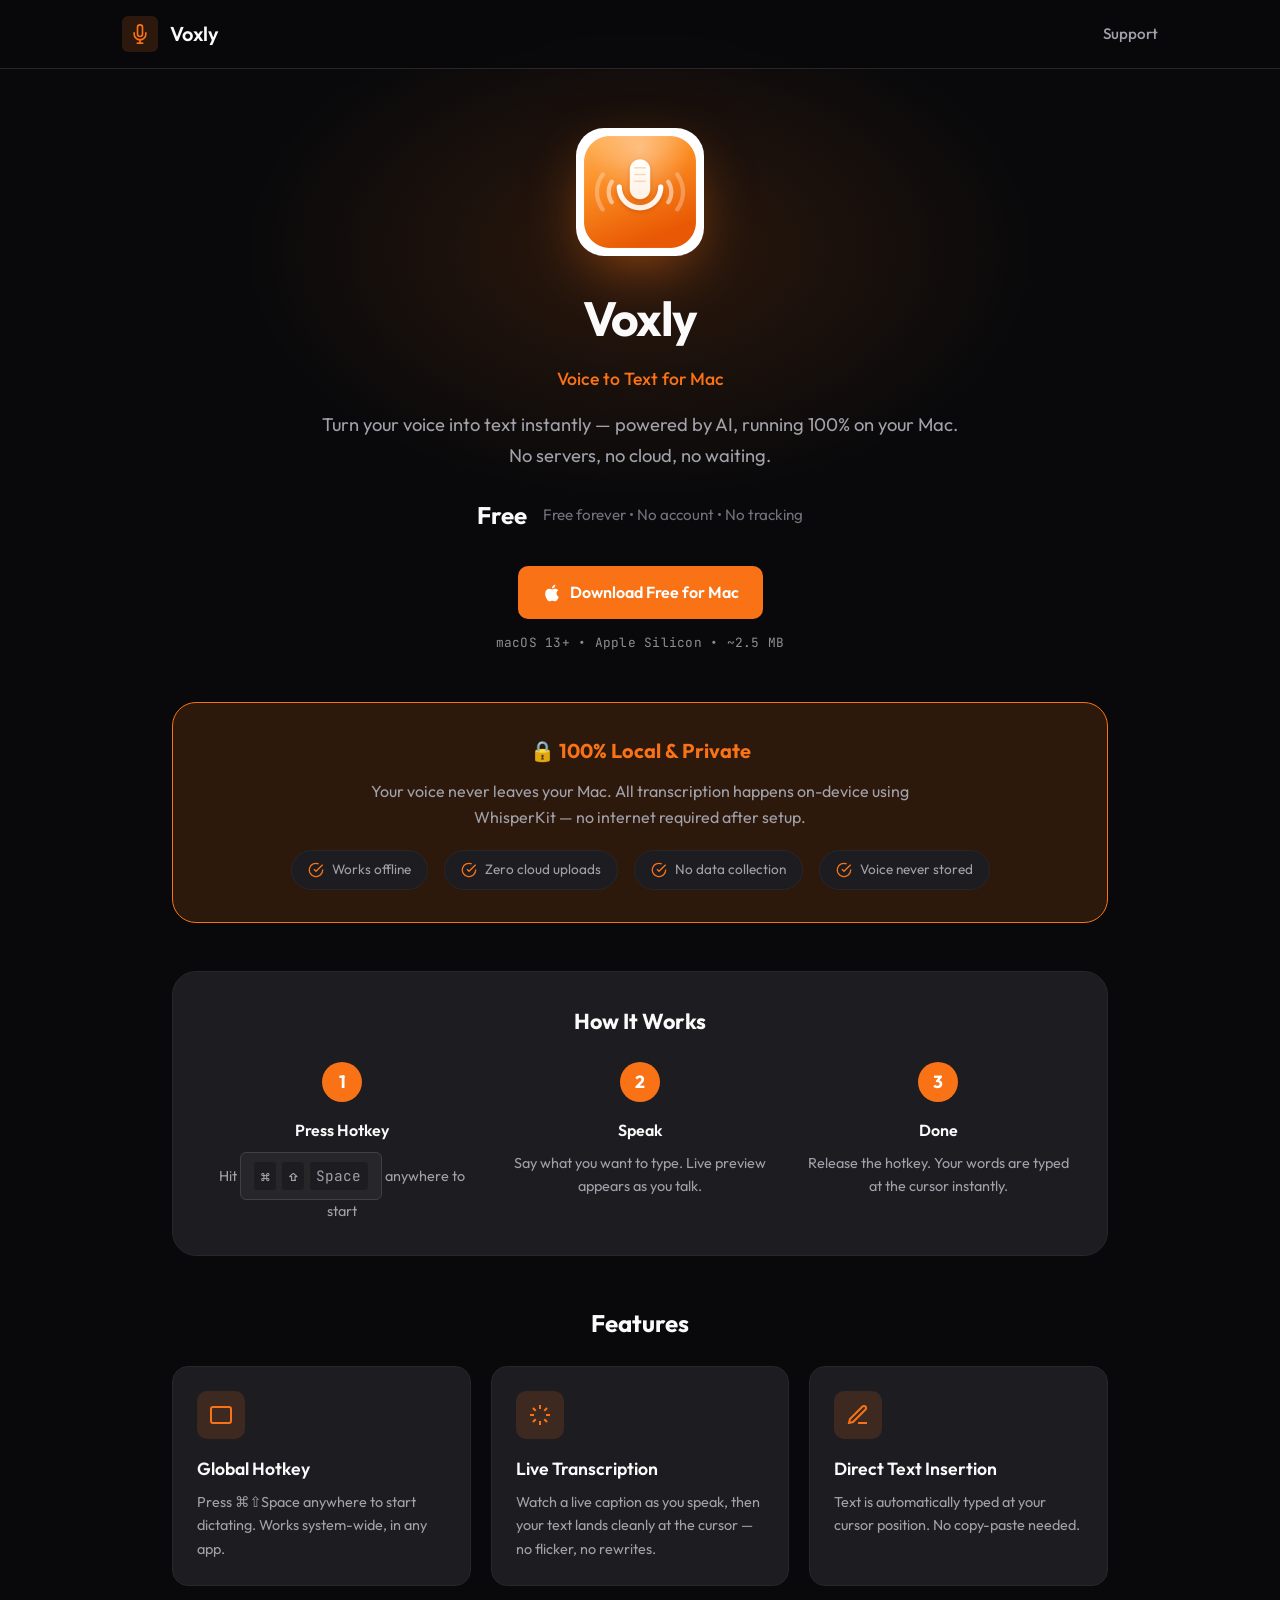
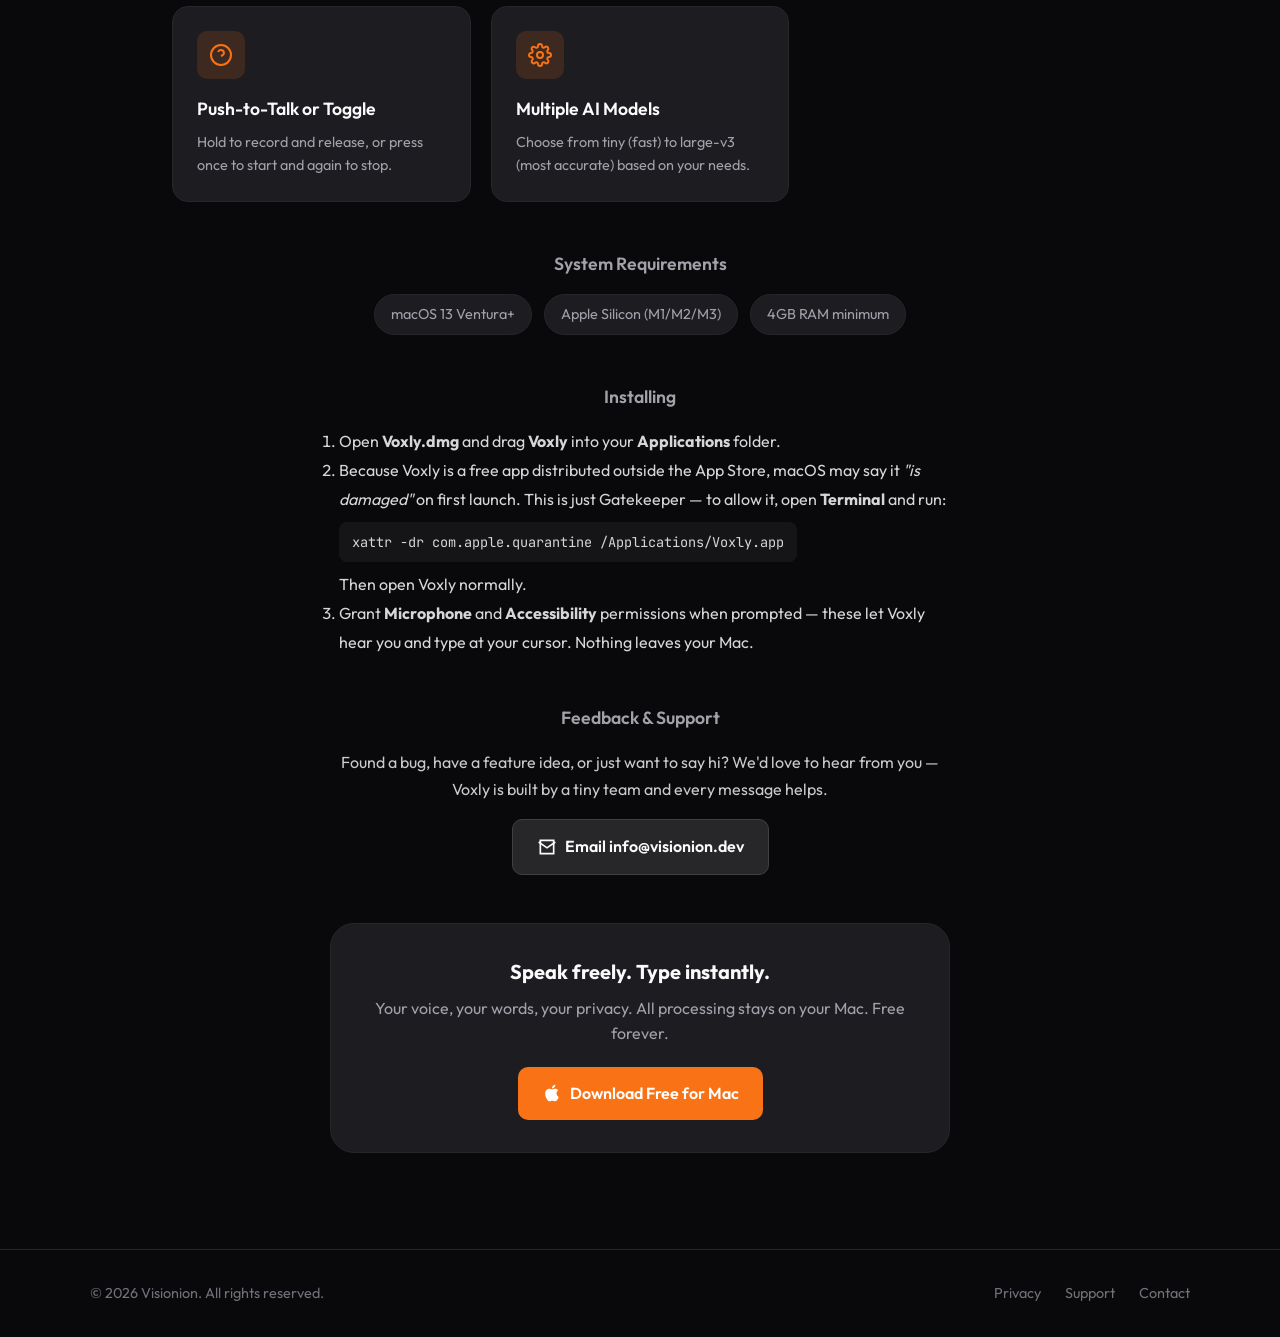
==== commit 745afb19: "chore(site): remove Visionion and Blog nav links Drop the Visionion and Blog navigation links from t" ====
--- a/index.html
+++ b/index.html
@@ -66,8 +66,6 @@
         <span class="logo-text">Voxly</span>
       </a>
       <div class="nav-right">
-        <a href="https://visionion.dev/" class="nav-link">Visionion</a>
-        <a href="https://visionion.dev/blog/" class="nav-link">Blog</a>
         <a href="/support.html" class="nav-link">Support</a>
       </div>
     </div>
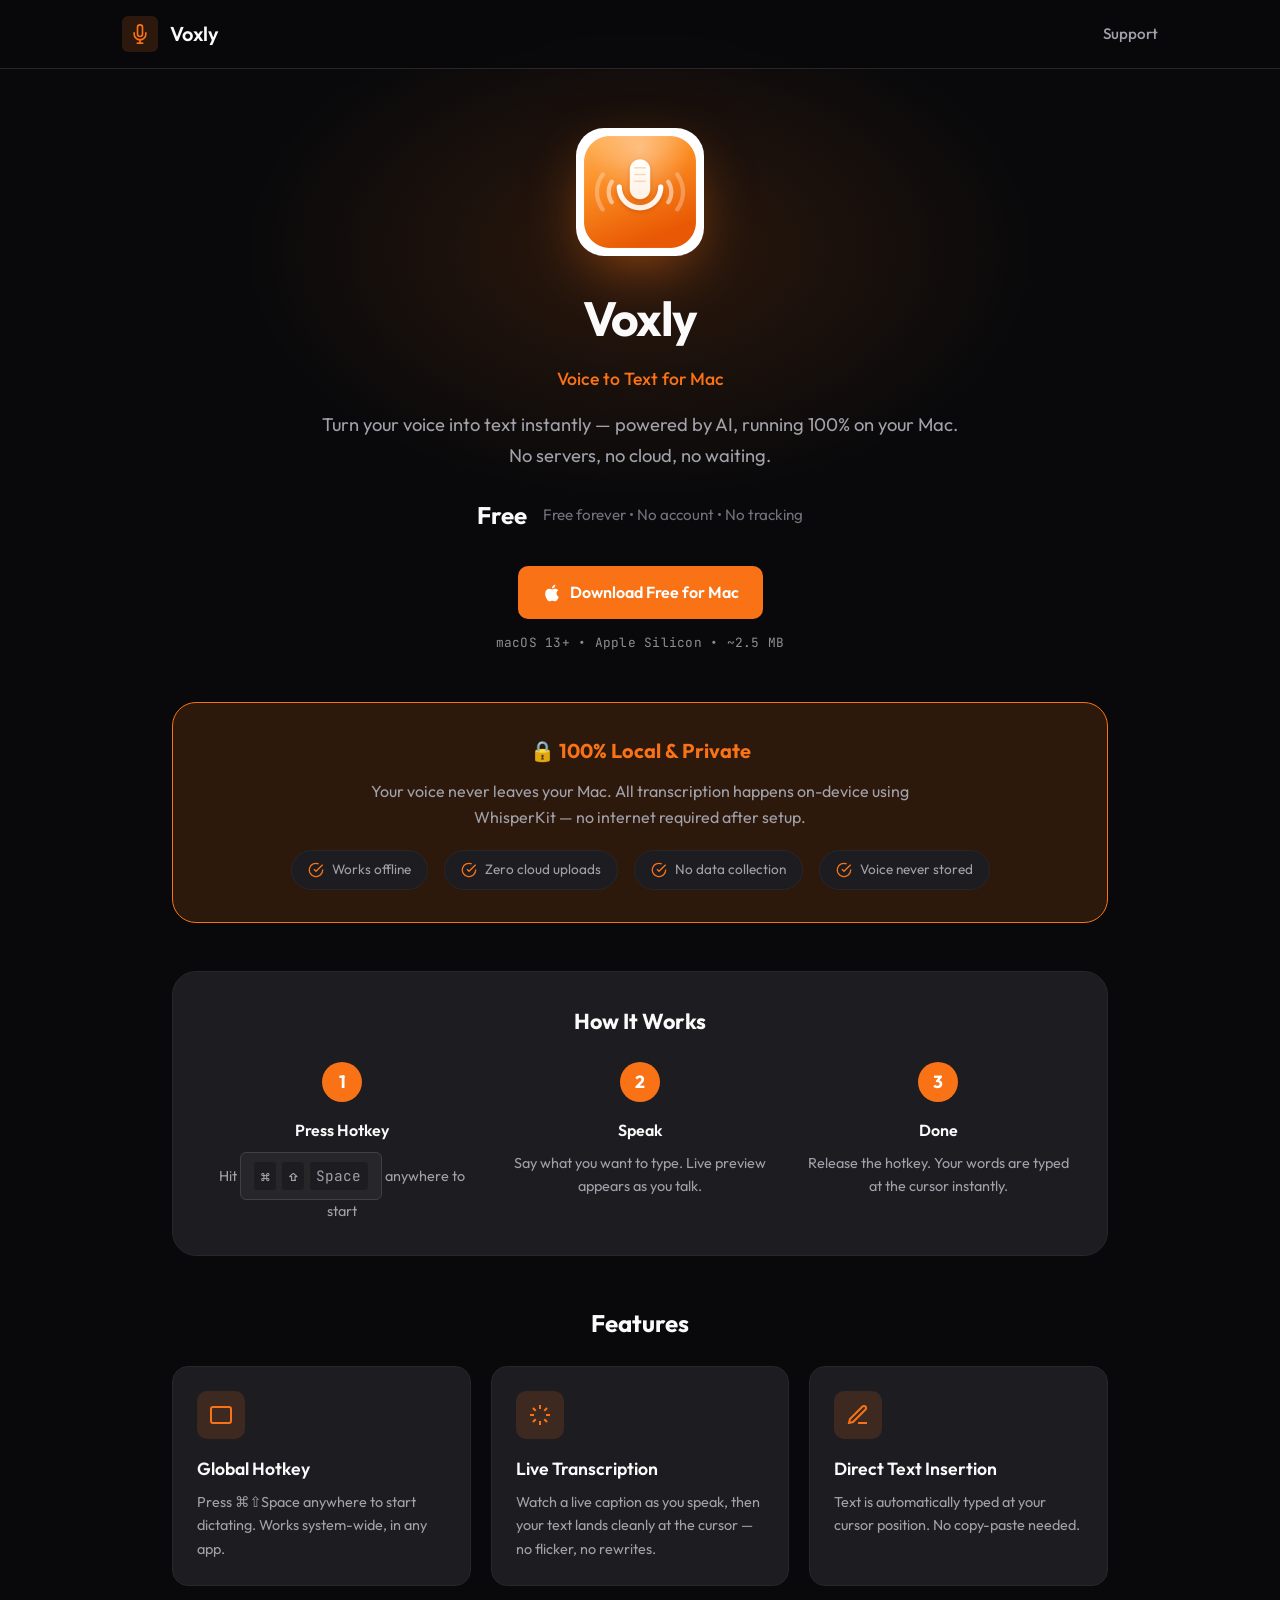
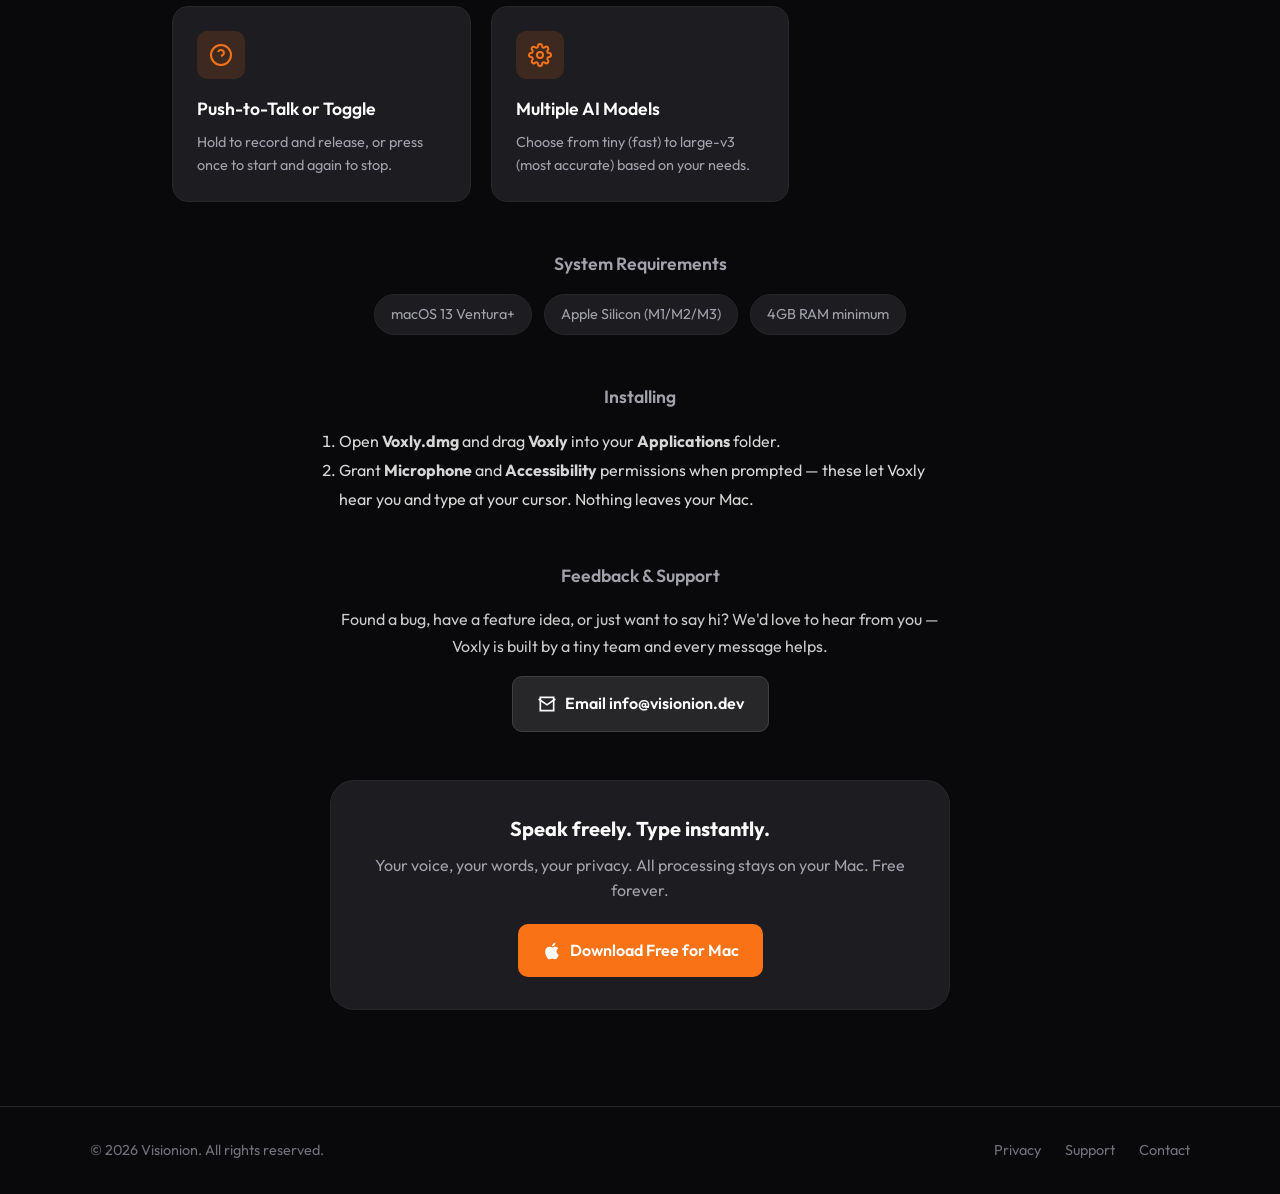
==== commit cb5cf1ee: "Drop Gatekeeper bypass step from install instructions (app is now notarized)" ====
--- a/index.html
+++ b/index.html
@@ -3,6 +3,7 @@
 <head>
   <meta charset="UTF-8" />
   <meta name="viewport" content="width=device-width, initial-scale=1" />
+  <meta name="theme-color" content="#f97316" />
   <title>Voxly — Free Voice to Text for Mac | Local Whisper AI Dictation</title>
   <meta name="description" content="Voxly turns your voice into text instantly — powered by Whisper AI, running 100% on your Mac. Free, private, no servers, no cloud. Download for macOS." />
   <meta name="keywords" content="voice to text mac, free dictation app, whisper ai mac, speech to text, offline transcription, privacy dictation" />
@@ -224,14 +225,6 @@
         <h2>Installing</h2>
         <ol style="max-width:640px;margin:0 auto;opacity:.85;line-height:1.8;text-align:left;padding-left:1.2rem">
           <li>Open <strong>Voxly.dmg</strong> and drag <strong>Voxly</strong> into your <strong>Applications</strong> folder.</li>
-          <li>
-            Because Voxly is a free app distributed outside the App Store, macOS may say it
-            <em>"is damaged"</em> on first launch. This is just Gatekeeper — to allow it, open
-            <strong>Terminal</strong> and run:
-            <br>
-            <code style="display:inline-block;margin:.5rem 0;padding:.5rem .8rem;background:rgba(255,255,255,.06);border-radius:8px;font-family:'JetBrains Mono',monospace;font-size:.85rem;user-select:all">xattr -dr com.apple.quarantine /Applications/Voxly.app</code>
-            <br>Then open Voxly normally.
-          </li>
           <li>Grant <strong>Microphone</strong> and <strong>Accessibility</strong> permissions when prompted — these let Voxly hear you and type at your cursor. Nothing leaves your Mac.</li>
         </ol>
       </section>
